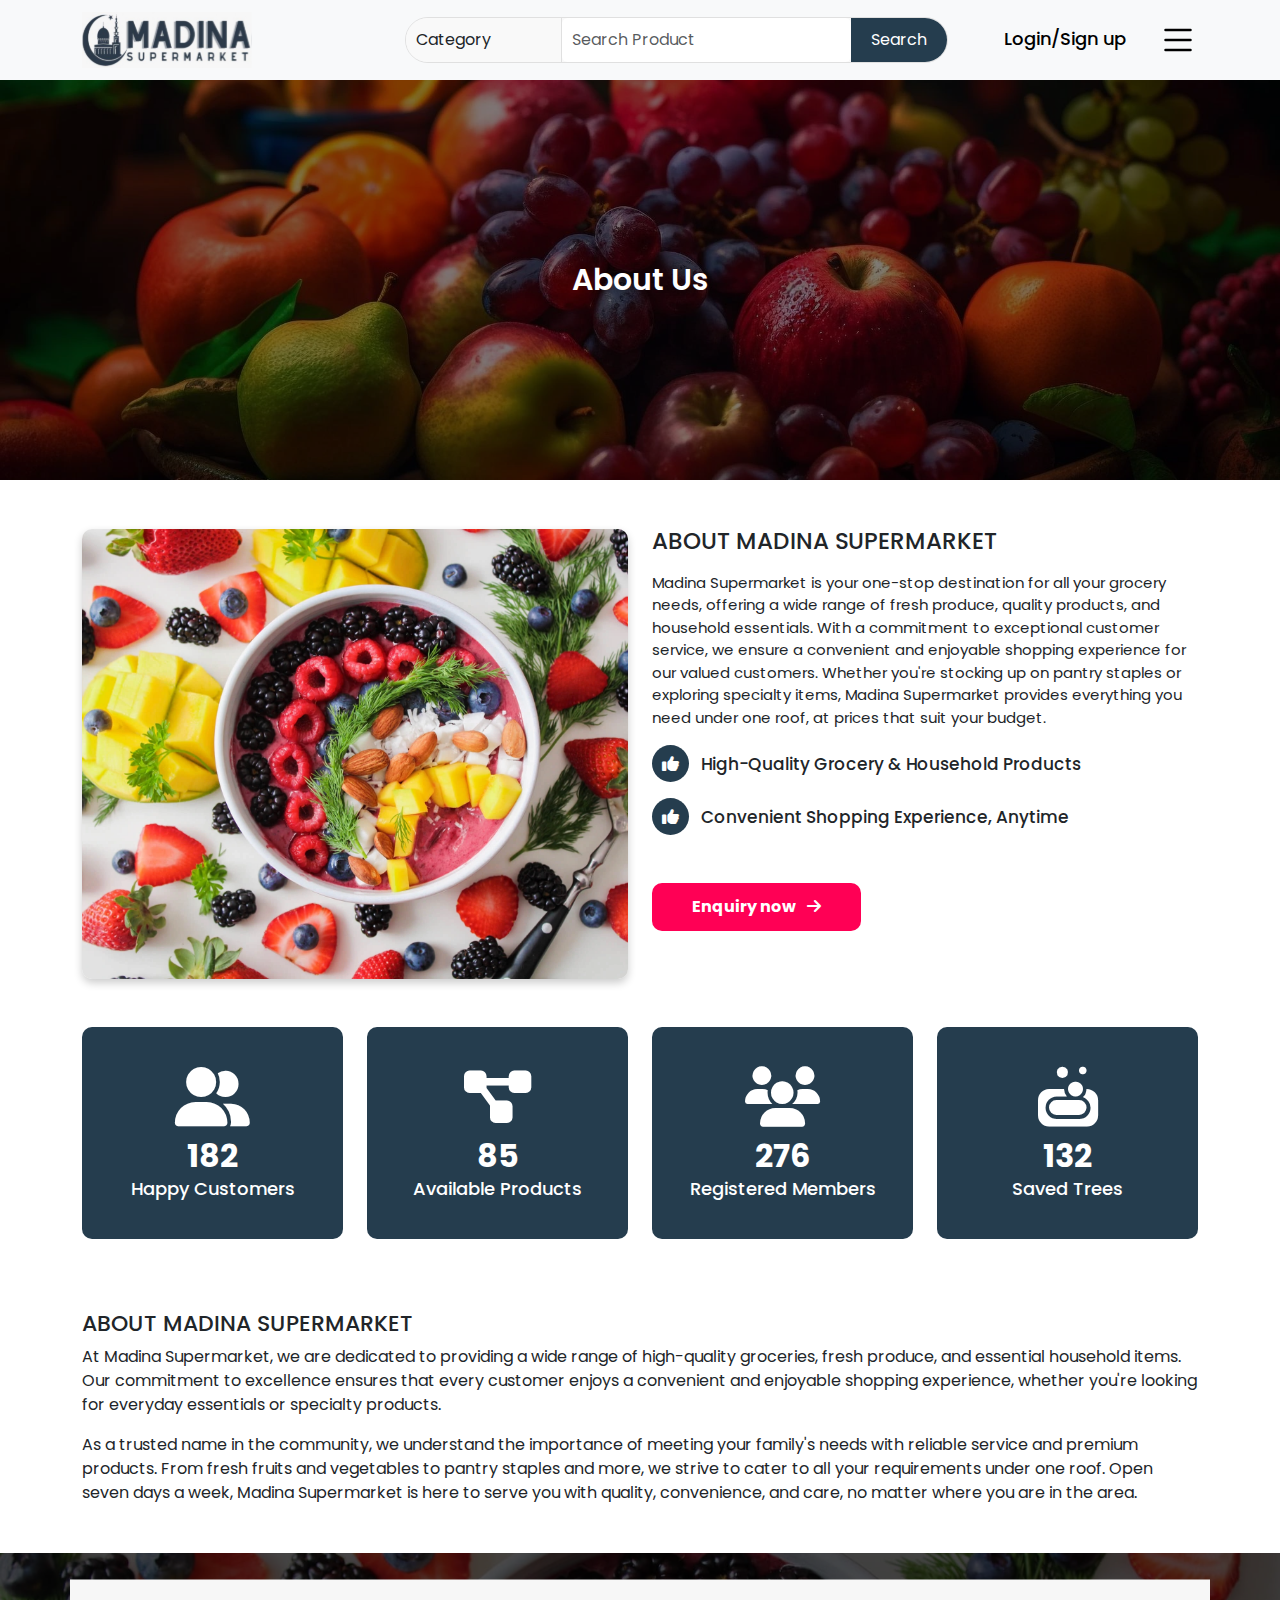
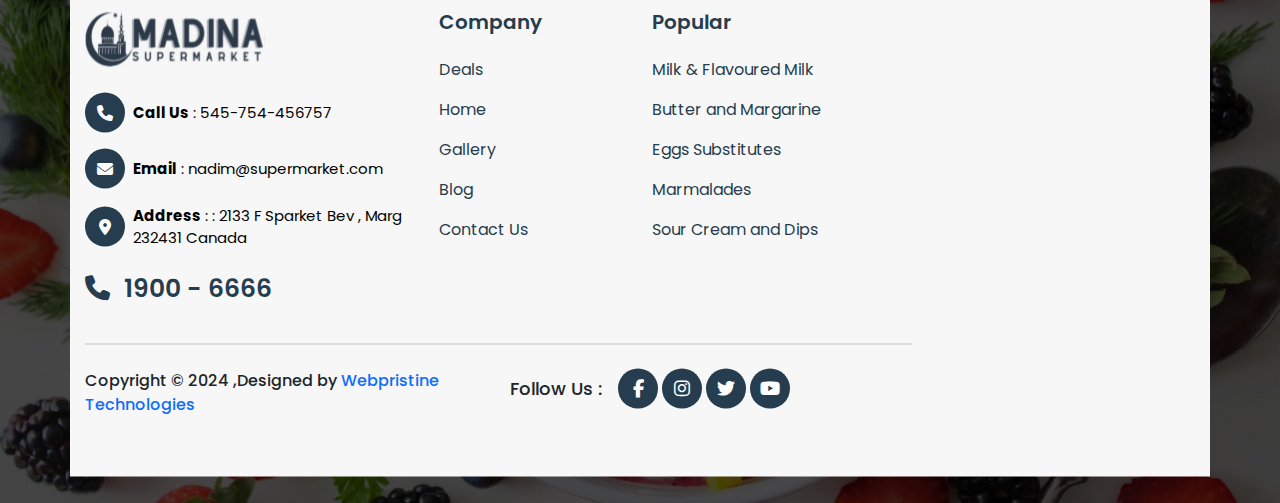
==== about.html @ cc077434 "change" ====
<!DOCTYPE html>
<html lang="en">

<head>
  <meta charset="UTF-8">
  <meta name="viewport" content="width=device-width, initial-scale=1.0">
  <!-- Bootstrap CSS -->
  <link href="https://cdn.jsdelivr.net/npm/bootstrap@5.0.2/dist/css/bootstrap.min.css" rel="stylesheet" />

  <!-- Custome CSS -->
  <link rel="stylesheet" href="assets/css/style.css" />
  <link rel="stylesheet" href="assets/css/responsive.css" />

  <!-- Font awesome CSS -->
  <link rel="stylesheet" href="https://cdnjs.cloudflare.com/ajax/libs/font-awesome/5.15.2/css/all.min.css" />
  <link rel="stylesheet" href="https://cdnjs.cloudflare.com/ajax/libs/font-awesome/6.6.0/css/all.min.css" />
  <!-- Owl CSS -->
  <link rel="stylesheet" href="https://cdnjs.cloudflare.com/ajax/libs/OwlCarousel2/2.3.4/assets/owl.carousel.min.css" />

  <!-- Owl CSS -->
  <link rel="stylesheet"
    href="https://cdnjs.cloudflare.com/ajax/libs/OwlCarousel2/2.3.4/assets/owl.theme.default.min.css" />
  <title>about</title>
</head>

<body>
  <div class="nav-parent">
    <nav class="navbar navbar-expand-lg navbar-light bg-light">
      <div class="container">

        <div class="logo">
          <a href="index.html">
            <img src="assets/images/logo.svg" alt="" />
          </a>
        </div>

        <a data-bs-toggle="offcanvas" href="#offcanvasNavbar" role="button" aria-controls="offcanvasNavbar"
          class="d-lg-none">
          <svg xmlns="http://www.w3.org/2000/svg" width="40" height="40" fill="currentColor" class="bi bi-list"
            viewBox="0 0 16 16">
            <path fill-rule="evenodd" fill="#000"
              d="M2.5 12a.5.5 0 0 1 .5-.5h10a.5.5 0 0 1 0 1H3a.5.5 0 0 1-.5-.5m0-4a.5.5 0 0 1 .5-.5h10a.5.5 0 0 1 0 1H3a.5.5 0 0 1-.5-.5m0-4a.5.5 0 0 1 .5-.5h10a.5.5 0 0 1 0 1H3a.5.5 0 0 1-.5-.5" />
          </svg>
        </a>
        <div class="collapse navbar-collapse" id="navbarSupportedContent">
          <ul class="navbar-nav ms-auto mb-lg-0">

            <li class="nav-item me-5">
              <div class="search-bar d-flex align-items-center ">
                <select class="form-select category-dropdown">
                  <option selected>Category</option>
                  <option value="1">Category 1</option>
                  <option value="2">Category 2</option>
                  <option value="3">Category 3</option>
                </select>
                <input type="text" class="form-control search-input" placeholder="Search Product" />
                <button class="btn search-btn">Search</button>
              </div>
            </li>


            <li class="nav-item d-flex align-items-center">
              <!-- <span><i class="fa-regular fa-heart"></i></span>
              <a class="nav-link active" aria-current="page" href="#">Wishlist</a> -->
            </li>
            <li class="nav-item">
              <a class="nav-link active" aria-current="page" href="#">Login/Sign up</a>
            </li>
          </ul>

          <div class="callbtn ms-4">
            <a data-bs-toggle="offcanvas" href="#offcanvasNavbar" role="button" aria-controls="offcanvasNavbar"
              aria-controls="offcanvasNavbar"><svg xmlns="http://www.w3.org/2000/svg" width="40" height="40"
                fill="currentColor" class="bi bi-list" viewBox="0 0 16 16">
                <path fill-rule="evenodd" fill="#000"
                  d="M2.5 12a.5.5 0 0 1 .5-.5h10a.5.5 0 0 1 0 1H3a.5.5 0 0 1-.5-.5m0-4a.5.5 0 0 1 .5-.5h10a.5.5 0 0 1 0 1H3a.5.5 0 0 1-.5-.5m0-4a.5.5 0 0 1 .5-.5h10a.5.5 0 0 1 0 1H3a.5.5 0 0 1-.5-.5" />
              </svg></a>
          </div>
        </div>
      </div>
    </nav>
  </div>

  <!-- navbar-section-end -->

  <!-- Mobile Nav -->
  <!-- Mobile Nav -->
  <div class="offcanvas offcanvas-end" tabindex="-1" id="offcanvasNavbar" aria-labelledby="offcanvasNavbarLabel">
    <div class="offcanvas-header">
      <img src="assets/images/logo.svg" alt="">
      <button type="button" class="btn-close" data-bs-dismiss="offcanvas" aria-label="Close"></button>
    </div>
    <div class="offcanvas-body">
      <!-- Replicating the navigation links for mobile view -->
      <ul class="navbar-nav">
        <li class="nav-item">
          <a class="nav-link" href="index.html">Home</a>
        </li>
        <hr>
        <li class="nav-item">
          <a class="nav-link" href="about.html">About Us</a>
        </li>
        <hr>
        <li class="nav-item">
          <a class="nav-link" href="gallery.html">Gallery</a>
        </li>
        <hr>
        <li class="nav-item">
          <a class="nav-link" href="blog.html">Blog</a>
        </li>
        <hr>

        <li class="nav-item">
          <a class="nav-link" href="shop.html">shop</a>
        </li>
        <hr>

        <div class="offcanvas-contact-btn mt-3">
          <a href="contact.html">Contact</a>
        </div>



      </ul>
    </div>
  </div>

  <!-- Mobile Nav -->


  <div class="inner-page-banner-section">
    <img src="assets/images/banner.webp" alt="Banner Image">
    <div class="inner-page-banner-tittle">
      <h4>About Us</h4>
    </div>
  </div>





  <!-- about-info-section start -->

  <div class="about-info-section mt-5 mb-5">
    <div class="container">
      <div class="row align-items-center">
        <div class="col-lg-6 order-2 order-lg-1">
          <div class="about-img">
            <img src="assets/images/footer/footer-bg.webp" alt="" class="img-fluid">
          </div>
        </div>
        <div class="col-lg-6 order-1 order-lg-2">
          <div class="about-info-tittlt">
            <h4>ABOUT MADINA SUPERMARKET</h4>
            <p>
            <p> Madina Supermarket is your one-stop destination for all your grocery needs, offering a wide range of fresh produce, quality products, and household essentials. With a commitment to exceptional customer service, we ensure a convenient and enjoyable shopping experience for our valued customers. Whether you're stocking up on pantry staples or exploring specialty items, Madina Supermarket provides everything you need under one roof, at prices that suit your budget.</p>

            <h5 class="mb-3"><i class="fa-solid fa-thumbs-up me-2"></i> High-Quality Grocery & Household Products
            </h5>
            <h5 class="mb-5"><i class="fa-solid fa-thumbs-up me-2"></i> Convenient Shopping Experience, Anytime</h5>


            <div class="about-btn mb-5">
              <a href="">Enquiry now <i class="fa-solid fa-arrow-right ms-2"></i></a>
            </div>

          </div>

        </div>
      </div>
    </div>
  </div>

  <!-- about-info-section end -->



  <!-- counter section start  -->
  <div class="counter-section mb-5">
    <div class="container">
      <div class="row">
        
        <div class="col-12 col-md-6 col-lg-3 mb-4">
          <div class="counter-box colored">
            <i class="fa-solid fa-user-group"></i>
            <span class="counter">2147</span>
            <p>Happy Customers</p>
          </div>
        </div>
      
        <div class="col-12 col-md-6 col-lg-3 mb-4">
          <div class="counter-box">
            <i class="fa-solid fa-diagram-project"></i>
            <span class="counter">1000</span>
            <p>Available Products</p>
          </div>
        </div>

        <div class="col-12 col-md-6 col-lg-3 mb-4">
          <div class="counter-box">
            <i class="fa-solid fa-users"></i>
            <span class="counter">3275</span>
            <p>Registered Members</p>
          </div>
        </div>


        <div class="col-12 col-md-6 col-lg-3 mb-4">
          <div class="counter-box">
            <i class="fa-solid fa-soap"></i>
            <span class="counter">1563</span>
            <p>Saved Trees</p>
          </div>
        </div>


      </div>
    </div>
  </div>

  <!-- counter section end  -->



  <div class="about-info-section mb-5">
    <div class="container">
        <h3>ABOUT MADINA SUPERMARKET</h3>
        <p>At Madina Supermarket, we are dedicated to providing a wide range of high-quality groceries, fresh produce, and essential household items. Our commitment to excellence ensures that every customer enjoys a convenient and enjoyable shopping experience, whether you're looking for everyday essentials or specialty products.</p>
        <p>As a trusted name in the community, we understand the importance of meeting your family's needs with reliable service and premium products. From fresh fruits and vegetables to pantry staples and more, we strive to cater to all your requirements under one roof. Open seven days a week, Madina Supermarket is here to serve you with quality, convenience, and care, no matter where you are in the area.</p>
    </div>
</div>








  <!-- footer section start -->
  <div class="footer-section position-relative mt-4">
    <div class="footer-section-bg-img">
      <img src="assets/images/footer/footer-bg.webp" alt="">
    </div>
    <div class="container">
      <div class="row">
        <div class="col-lg-9">
          <div class="row">

            <div class="col-lg-5">
              <div class="footer-logo mb-4">
                <img src="assets/images/logo.svg" alt="">
              </div>

              <div class="footer-contact-link d-flex gap-2 align-items-center mb-3">
                <span><i class="fa-solid fa-phone"></i></span>
                <p> <strong>Call Us</strong> : <a href="#">545-754-456757</a></p>
              </div>

              <div class="footer-contact-link d-flex gap-2 align-items-center mb-3">
                <span><i class="fa-solid fa-envelope"></i></span>
                <p> <strong>Email</strong> : <a href="#">nadim@supermarket.com</a></p>
              </div>

              <div class="footer-contact-link d-flex gap-2 align-items-center mb-4">
                <span><i class="fa-solid fa-location-dot"></i></span>
                <p> <strong>Address</strong> : <a href="#">: 2133 F Sparket Bev , Marg 232431 Canada</a></p>
              </div>
              <div class="footer-contact-link d-flex gap-2 align-items-center mb-3">
                <h4> <i class="fa-solid fa-phone me-2"></i> 1900 - 6666</h4>
              </div>


            </div>

            <div class="col-lg-3">

              <div class="footer-link-tittle mb-4">
                <h5>Company</h5>
              </div>
              <div class="footer-link mb-3">
                <a href="#">Deals</a>
              </div>
              <div class="footer-link mb-3">
                <a href="#">Home</a>
              </div>
              <div class="footer-link mb-3">
                <a href="#">Gallery</a>
              </div>
              <div class="footer-link mb-3">
                <a href="#">Blog</a>
              </div>
              <div class="footer-link mb-3">
                <a href="#">Contact Us</a>
              </div>


            </div>


            <div class="col-lg-3">

              <div class="footer-link-tittle mb-4">
                <h5>Popular</h5>
              </div>
              <div class="footer-link mb-3">
                <a href="#">Milk & Flavoured Milk</a>
              </div>
              <div class="footer-link mb-3">
                <a href="#">Butter and Margarine</a>
              </div>
              <div class="footer-link mb-3">
                <a href="#">Eggs Substitutes</a>
              </div>
              <div class="footer-link mb-3">
                <a href="#">Marmalades</a>
              </div>
              <div class="footer-link mb-3">
                <a href="#">Sour Cream and Dips</a>
              </div>


            </div>
          </div>
          <hr>
          <div class="row mt-4">
            <div class="col-lg-6">
              <div class="company-name">
                <p>Copyright © 2024 ,Designed by <a href="#">Webpristine Technologies</a></p>
              </div>

            </div>
            <div class="col-lg-6 mb-4">
              <div class="follow-link d-flex gap-3 align-items-center">
                <h6 class="m-0">Follow Us : </h6>
                <div class="follow-link-main">
                  <span><a href="#"><i class="fa-brands fa-facebook-f"></i></a></span>
                  <span><a href="#"><i class="fa-brands fa-instagram"></i></a></span>
                  <span><a href="#"><i class="fa-brands fa-twitter"></i></a></span>
                  <span><a href="#"><i class="fa-brands fa-youtube"></i></a></span>
                </div>
              </div>
            </div>
          </div>
        </div>

        <div class="col-lg-3">
          <div class="footer-map">
            <iframe
              src="https://www.google.com/maps/embed?pb=!1m18!1m12!1m3!1d3502.3432302096157!2d77.37481177375196!3d28.61947348467671!2m3!1f0!2f0!3f0!3m2!1i1024!2i768!4f13.1!3m3!1m2!1s0x390ce4a1186daa4b%3A0x573f72120c17e338!2sWebpristine%20Technologies%20Pvt%20Ltd.%20(Mobile%20App%20%26%20Web%20Development%20Company)!5e0!3m2!1sen!2sin!4v1732541357748!5m2!1sen!2sin"
              width="600" height="450" style="border:0;" allowfullscreen="" loading="lazy"
              referrerpolicy="no-referrer-when-downgrade"></iframe>
          </div>

        </div>
      </div>

    </div>
  </div>
  <!-- footer section end -->



<!-- jQuery JS -->
<script src="https://cdnjs.cloudflare.com/ajax/libs/jquery/3.7.1/jquery.min.js"></script>

<!-- Bootstrap JS Bundle -->
<script src="https://cdn.jsdelivr.net/npm/bootstrap@5.0.2/dist/js/bootstrap.bundle.min.js"></script>

<!-- Owl Carousel JS -->
<script src="https://cdnjs.cloudflare.com/ajax/libs/OwlCarousel2/2.3.4/owl.carousel.min.js"></script>

<!-- Custom JavaScript -->
<script src="assets/js/index.js"></script>


</body>

</html>
---- assets/css/style.css ----
/* Font-Family */
@import url('https://fonts.googleapis.com/css2?family=Poppins:ital,wght@0,100;0,200;0,300;0,400;0,500;0,600;0,700;0,800;0,900;1,100;1,200;1,300;1,400;1,500;1,600;1,700;1,800;1,900&display=swap');

@import url('https://fonts.googleapis.com/css2?family=Aleo:ital,wght@0,100..900;1,100..900&family=Caveat:wght@400..700&family=Lobster+Two:ital,wght@0,400;0,700;1,400;1,700&family=Montserrat:ital,wght@0,100..900;1,100..900&family=Open+Sans:ital,wght@0,300..800;1,300..800&family=Orbitron:wght@400..900&family=Outfit:wght@100..900&family=Oxanium:wght@200..800&family=Ubuntu:ital,wght@0,300;0,400;0,500;0,700;1,300;1,400;1,500;1,700&display=swap');


* {
    margin: 0;
    padding: 0;
    box-sizing: border-box;
}

a {
    text-decoration: none;
}

:root {
    --primary-font: "Poppins", sans-serif;
    --secondary-font: "Lobster Two", sans-serif;
    --primary-color: #253D4E;
    --secondary-color: #FF0055;

}

body {
    /* overflow-x: hidden; */
    font-family: var(--primary-font);
}

html {
    overflow-x: hidden !important;
}

.offcanvas-end .show{
    margin-right: 0;
    padding-right: 0;
}


/* navbar section start */

.header-scrolled {
    position: fixed;
    margin: 0;
    top: 0;
    left: 0;
    width: 100%;
    height: 91px;
    box-shadow: rgba(0, 0, 0, 0.24) 0px 3px 8px;
    background-color: #fff;
    top: -80px !important;
    left: 0;
    width: 100% !important;
    transform: translateY(80px) !important;
    transition: transform 500ms ease, background 500ms ease !important;
    z-index: 99;
}

.navbar {
    height: 80px;
    padding: 0;
    /* position: absolute;
    top: 7%;
    left: 50%;
    transform: translate(-50%, -50%);
    z-index: 3;
    width: 95%; */
}



.navbar .nav-item a {
    font-size: 18px;
}

.offcanvas .navbar-nav .nav-link a{
    font-weight: 500;
}

.navbar .nav-item span i {
    font-size: 20px;
}

.callbtn a {
    font-size: 22px;
}

.navbar .logo img {
    width: 170px;
}

.search-bar {
    display: flex;
    border: 1px solid #e0e0e0;
    border-radius: 25px;
    overflow: hidden;
    background-color: #f9f9f9;
    width: 100%;
}

.category-dropdown {
    border: none;
    background: #f9f9f9;
    padding: 10px;
    border-right: 1px solid #e0e0e0;
    flex: 1;
    border-radius: 0;
}

.search-input {
    border: none;
    flex: 2;
    padding: 10px;
    color: #b0b0b0;
}

.search-btn {
    background-color: var(--primary-color);
    color: white;
    border: none;
    border-radius: 0;
    padding: 10px 20px;
    flex-shrink: 0;
    transition: background-color 0.3s;
}

.search-btn:hover {
    background-color: var(--primary-color);
    color: #fff;
}

.search-input:focus,
.category-dropdown:focus {
    outline: none;
    box-shadow: none;
}


.offcanvas-header img{
    width: 140px;
}

.offcanvas-contact-btn a{
    font-size: 16px;
    border: 1px solid var(--secondary-color);
    padding: 7px 30px;
    width: 45%;
    border-radius: 30px;
    color: var(--secondary-color);
    background: var(--secondary-color);
    transition: all 0.3s;
    color: #fff;
    transition: all 0.5s;
}
.offcanvas-contact-btn a:hover{
    background: var(--primary-color);
    color: #fff;
}

/* .banner-section start */
.banner-section {
    z-index: 1;
}

.banner-section .banner-img {
    position: relative;
}

.banner-section .banner-img img {
    width: 100%;
    /* height: 500px; */
    object-fit: cover;
}


/* .banner-section .banner-img::before {
    content: '';
    position: absolute;
    top: 0;
    left: 0;
    width: 100%;
    height: 100%;
    background: rgba(0, 0, 0, 0.5);
    z-index: 1;
} */

.banner-info {
    position: absolute;
    top: 50%;
    left: 50%;
    transform: translate(-50%, -50%);
    width: 100%;
    z-index: 2;
}

.banner-info h6 {
    font-weight: 500;
    font-size: 18px;
    color: var(--secondary-color);
}

.banner-info h2 {
    font-weight: 700;
    font-size: 50px;
    color: #fff;
}

.banner-info h2 span {
    color: var(--secondary-color);
}

.banner-info p {
    font-weight: 400;
    font-size: 16px;
    color: #fff;
}

.banner-section .owl-theme .owl-dots {
    position: absolute;
    top: 50%;
    transform: rotate(90deg);
    transform-origin: center;
}

.banner-section .owl-theme .owl-dots .owl-dot span {
    background: var(--secondary-color) !important;
}

.banner-section .owl-theme .owl-dots .owl-dot.active span {
    width: 50px;
    height: 10px;
    background: var(--secondary-color) !important;
}

.btn-two a {
    text-decoration: none;
    padding: 10px 30px;
    border-radius: 30px;
    color: #fff;
    transition: background-color 0.3s, color 0.3s;
}


.btn-two a {
    border: 1px solid #fff;
    background: transparent;
}

/* Add a class to apply the primary color */
.btn-primary {
    background: var(--secondary-color) !important;
    color: #fff !important;
}

.btn-check:focus+.btn-primary,
.btn-primary:focus {
    outline: none;
    box-shadow: none;
}

/* .banner-section end */

/* contagious section start */

.contagious-section {
    margin-top: -60px;
    z-index: 2;
}



.contagious-card {
    border-radius: 10px;
    background: #fff;
    box-shadow: 0 4px 8px 4px rgba(0, 0, 0, 0.3);
}

.contagious-card img {
    width: 100px !important;
    margin: 0 auto;
}

.contagious-card h6 {
    font-weight: 500;
    font-size: 14px;
    margin: 0;
    color: #000;
}

.contagious-card p {
    font-weight: 400;
    font-size: 12px;
    color: #656161;
}

.contagious-section .owl-theme .owl-dots .owl-dot span {
    background: var(--secondary-color) !important;
}

/* contagious section end */


/* Offer section start  */
.offer-section .offer-section-tittle {
    max-width: 550px;
}

.offer-section .offer-section-tittle h3 {
    font-weight: 600;
    font-size: 30px;
    color: var(--primary-color);
}

.offer-section .offer-section-tittle p {
    font-weight: 400;
    font-size: 15px;
    color: #656161;
}

.offer-card {
    padding: 30px 15px;
    border-radius: 10px;
    box-shadow: 0px 4px 8px rgba(0, 0, 0, 0.3);
}

.offer-card .offer-card-tittle h4 {
    font-weight: 600;
    font-size: 20px;
    color: var(--primary-color);
}

.offer-card .offer-card-tittle p {
    font-weight: 400;
    font-size: 15px;
    color: #656161;
    max-width: 270px;
}

.offer-card .offer-card-btn a {
    font-size: 16px;
    border: 1px solid var(--secondary-color);
    padding: 7px 30px;
    width: 45%;
    border-radius: 30px;
    color: var(--secondary-color);
    transition: all 0.3s;
}

.offer-card .offer-card-btn a:hover {
    background: var(--secondary-color);
    color: #fff;
}

.offer-card-img img {
    position: absolute;
    right: 2%;
    bottom: 0%;
    width: 130px;
    z-index: -1;
}

/* Offer section end */

/* about-section start */

.about-section .about-section-bg img {
    width: 100%;
    object-fit: cover;
    height: 600px;
}

.about-section .about-img img {
    width: 100%;
}

.about-section .container {
    position: absolute;
    top: 50%;
    left: 50%;
    transform: translate(-50%, -50%);
    width: 100%;
}

.about-section .container .about-info h6 {
    font-weight: 500;
    font-size: 15px;
    color: var(--primary-color);
}

.about-section .container .about-info h2 {
    font-weight: 700;
    font-size: 30px;
    color: var(--primary-color);
}

.about-section .container .about-info p {
    font-size: 15px;
    color: #656161;
}

.about-section .about-counter {
    padding: 10px;
    border-radius: 10px;
    box-shadow: 0px 4px 8px 4px rgba(0, 0, 0, 0.2);
    background: #fff;
}

.about-section .about-counter .row .counter-border {
    border-left: 1px solid #8a8989;
}

.about-section .about-counter .counter-info h4 {
    font-weight: 600;
    font-size: 24px;
    font-family: var(--secondary-font);

}

.about-section .about-counter .counter-info p {
    font-size: 15px;
    color: #656161;
    margin-top: 5px;
}

.about-section .about-btn a {
    display: inline-block;
    padding: 10px 20px;
    text-decoration: none;
    background-color: var(--secondary-color);
    color: #ffffff;
    border-radius: 30px;
    font-size: 16px;
    transition: background-color 0.3s ease;
}

.about-section .about-btn a:hover {
    background-color: var(--primary-color);
}

/* about-section end */



/* main-counter-section start  */

.main-counter-section {
    background: var(--primary-color);
    padding: 40px 0;
}


.main-counter-section .counter-box {
    display: block;
    text-align: center
}

.main-counter-section .counter-box p {
    margin: 5px 0 0;
    padding: 0;
    color: #fff;
    font-size: 18px;
    font-weight: 500
}

.main-counter-section .counter-box i {
    font-size: 60px;
    margin: 0 0 15px;
    color: #d2d2d2
}

.main-counter-section .counter {
    display: block;
    font-size: 32px;
    font-weight: 700;
    color: #fff;
    line-height: 28px
}





/* main-counter-section end  */


/* choose us section start */
.choose-us-section {
    background: #F7F7F7;
    padding: 30px 0;
}


.choose-us-section .choose-us-section-tittle h6 {
    font-weight: 500;
    font-size: 16px;
}

.choose-us-section .choose-us-section-tittle h2 {
    font-weight: 600;
    font-size: 30px;
}

.choose-us-section .choose-us-section-tittle p {
    font-weight: 400;
    font-size: 15px;
    color: #656161;
    max-width: 600px;
    display: flex;
    margin: 0 auto;

}

.choose-us-card-main {
    padding: 10px;
    border-radius: 10px;
    box-shadow: 0px 4px 8px 4px rgba(0, 0, 0, 0.2);
    height: 210px;
    background: #fff;
}

.choose-us-card-main span {
    border-radius: 50%;
    background: var(--primary-color);
    width: 60px;
    height: 60px;
    display: flex;
    justify-content: center;
    align-items: center;
    margin: 0 auto;
}

.brder {
    border: 1px solid var(--primary-color);
    width: 70px;
    height: 70px;
    display: flex;
    justify-content: center;
    align-items: center;
    margin: auto;
    border-radius: 50%;
}

.choose-us-card-main img {
    width: 80%;
    height: auto;
    padding: 5px;
}


.choose-us-card-main h5 {
    font-weight: 500;
    font-size: 16px;
}

.choose-us-card-main p {
    font-weight: 400;
    font-size: 14px;
    color: #656161;
}

.choose-us-card-main2 {
    padding: 10px;
    border-radius: 10px;
    box-shadow: 0px 4px 8px 4px rgba(0, 0, 0, 0.2);
    height: 210px;
    background: #fff;
}

.choose-us-card-main2 img {
    width: 100%;
    height: 200px;
    object-fit: cover;
    overflow: hidden;
}

/* choose us section end */

/* product-section start */
.product-section .product-section-tittle h6 {
    font-weight: 500;
    font-size: 16px;
}

.product-section .product-section-tittle h2 {
    font-weight: 600;
    font-size: 30px;
}

.product-section .product-section-tittle p {
    font-weight: 400;
    font-size: 14px;
    color: #656161;
}

.product-section .nav-tabs {
    border: none;
    color: #000;
}

.product-section .nav-link:focus,
.product-section .nav-link:active {
    outline: none !important;
    box-shadow: none !important;
}

.product-section .nav-tabs .nav-item.show .nav-link,
.nav-tabs .nav-link.active {
    color: var(--secondary-color);
    background-color: #fff;
    border-color: #dee2e6 #dee2e6 #fff;
}

.nav-item a {
    color: #253D4E;
    font-weight: 500;
}

.offcanvas .nav-item a{
    font-size: 17px;
    transition: all 0.5s;
    padding: 0;
}

.offcanvas .nav-item a:hover{
    color: var(--secondary-color);
}

.nav-item a:hover {
    color: inherit;
    background-color: transparent;
    text-decoration: none;
    box-shadow: none;
}

.product-section .product-card {
    border: 1px solid #DDDDDD;
    padding: 10px;
    border-radius: 10px;
    background: #fff;
}

.product-section .product-card img {
    width: 200px;
}

.product-section .product-card .product-card-info p {
    font-weight: 500;
    font-size: 18px;
    color: #000;
}

.product-section .product-card .product-card-rating i:nth-child(1) {
    color: #EFB343;
}

.product-section .product-card .product-card-rating i:nth-child(2) {
    color: #EFB343;
}

.product-section .product-card .product-card-rating i:nth-child(3) {
    color: #EFB343;
}

.like-icon i {
    position: absolute;
    top: 6%;
    right: 5%;
    color: #000;
}





.product-section-btn a {
    display: inline-block;
    padding: 10px 20px;
    color: #fff;
    background-color: var(--secondary-color);
    border-radius: 30px;
    font-weight: 500;
    transition: all 0.3s ease;
}

.product-section-btn a:hover {
    color: #f8f9fa;
    transform: scale(1.05);
}

.product-section-bg img {
    width: 50%;
    position: absolute;
    bottom: -4%;
    left: 0%;
    z-index: -1;
}

.wishlist-btn a{
    font-size: 13px;
    border: 1px solid var(--secondary-color);
    padding: 6px 23px;
    width: 45%;
    border-radius: 30px;
    color: var(--secondary-color);
    transition: all 0.3s;
}




/* product-section end */


/* Customer-Saying section start */
.customer-saying-section {
    margin-top: 80px;
}

.customer-saying-section .customer-saying-main-img img {
    width: 90%;
}

.owl-testimonial-tittle h4 {
    font-weight: 600;
    font-size: 30px;
}

.testimonial-main p {
    max-width: 600px;
    margin: 0 auto;
    font-weight: 400;
    font-size: 14px;
    color: #656161;
}
.testimonial-profile img{
    width: 70px !important;
    border-radius: 50%;
    margin: 0 auto;
}

.customer-saying-section .owl-theme .owl-nav {
    position: absolute;
    top: 39%;
    left: 50%;
    transform: translate(-50%, -50%);
    display: flex;
    justify-content: space-between !important;
    width: 100%; 
    z-index: 10; 
}


.customer-saying-section .owl-theme .owl-nav i{
    color: #000;
}

.customer-saying-section .owl-nav button {
    width: 30px !important;
    height: 30px !important;
    background: #EAEAEA !important;
    color: #fff !important;
    border-radius: 50% !important;
    display: inline-flex !important;
    justify-content: center !important;
    align-items: center !important;
}

.testimonial-profile h6{
    font-weight: 500;
    font-size: 17px;
}

.customer-saying-section-bg img{
    width: 35%;
    position: absolute;
    top: -8%;
    right: 0%;
    z-index: -1;
}

/* Customer-Saying section end */


/* footer section start */
.footer-section .footer-section-bg-img {
    position: relative; 
}

.footer-section .footer-section-bg-img::after {
    content: ""; 
    position: absolute;
    top: 0;
    left: 0;
    width: 100%;
    height: 100%;
    background: rgba(0, 0, 0, 0.7); 
    z-index: 1;
}

.footer-section .footer-section-bg-img img {
    width: 100%;
    height: 550px;
    object-fit: cover;
    position: relative; 
    z-index: 0;
}



.footer-section .container{
    position: absolute;
    top: 50%;
    left: 50%;
    transform: translate(-50%, -50%);
    z-index: 2;
    background: #F7F7F7;
    padding: 30px 15px;
}
.footer-logo img{
 width: 180px;
}
.footer-contact-link span i{
    background: var(--primary-color);
    width: 40px;
    height: 40px;
    display: flex;
    justify-content: center;
    align-items: center;
    color: #fff;
    border-radius: 50%;
}
.footer-contact-link p{
    color: #000;
    margin: 0;
    font-size: 15px;
}
.footer-contact-link p a{
    color: #000;
}
.footer-contact-link h4{
    font-weight: 600;
    font-size: 25px;
    color: var(--primary-color);
}
.footer-link-tittle h5{
    font-weight: 600;
    font-size: 20px;
    color: var(--primary-color);
}
.footer-link a{
    color: var(--primary-color);
    font-weight: 400;
    font-size: 16px;
}

iframe{
    width: 100%;
    height: 430px;
}

.company-name p{
    font-weight: 500;
    font-size: 16px;
}

.follow-link h6{
    font-weight: 500;
    font-size: 18px;
}
.follow-link-main span i{
    background: var(--primary-color);
    font-size: 18px;
    width: 40px;
    height: 40px;
    display: inline-flex;
    justify-content: center;
    align-items: center;
    border-radius: 50%;
    color: #fff;
}
/* footer section end */

/*==================== inner pages start ====================== */

/* inner-page-banner-section start */
.inner-page-banner-section {
    position: relative;
    width: 100%;
    height: 400px;
    overflow: hidden; /* Ensures child elements stay within the container */
  }
  
  .inner-page-banner-section img {
    width: 100%;
    height: 100%;
    object-fit: cover;
  }
  
  /* Overlay */
  .inner-page-banner-section::before {
    content: "";
    position: absolute;
    top: 0;
    left: 0;
    width: 100%;
    height: 100%;
    background: rgba(0, 0, 0, 0.5); /* Black overlay with 50% opacity */
    z-index: 1;
  }
  
  /* Title Styling */
  .inner-page-banner-tittle h4 {
    position: absolute;
    top: 50%;
    left: 50%;
    transform: translate(-50%, -50%);
    color: white; 
    font-size: 30px;
    font-weight: 600;
    z-index: 2; 
    text-align: center;
  }










  .blog-section .solution-section-tittle h1 {
    font-weight: 600;
    font-size: 30px;
    color: var(--primary-color);
}


.blog-solution-card {
    border: 1px solid #ddd;
    border-radius: 8px;
    box-shadow: 0 4px 8px rgba(0, 0, 0, 0.2);
    transition: transform 0.2s;
    background-color: #fff;
    border-top-left-radius: 20px;
    border-bottom-right-radius: 20px;
    padding-bottom: 20px;
    box-shadow: rgba(255, 0, 85, 1) 6px 4px, #9c1ac04d 0px 0px, rgba(19, 2, 92, 0.904) 0px 0px, rgba(20, 8, 71, 0.1) 13px 13px, rgba(240, 46, 170, 0.05) 0px 0px;
}

.blog-solution-card img {
    width: 100%;
    object-fit: cover;
    height: 250px;
    border-top-left-radius: 20px;
    border-bottom-right-radius: 20px;
}

.blog-solution-card-body {
    padding: 10px;
}

.blog-solution-card-body h4 {
    font-weight: 500;
    font-size: 20px;
    margin-bottom: 0;
    color: var(--primary-color);
}
.blog-solution-card-body h4 a {
    text-decoration: none; 
    color: var(--primary-color); 
    transition: color 0.3s ease-in-out; 
}

.blog-solution-card-body h4 a:hover {
    color: var(--secondary-color);
}


.custom-solution-card-body p {
    font-weight: 400;
    font-size: 16px;
}

.blog-solution-card-btn a {
    background: var(--secondary-color);
    text-decoration: none;
    color: var(--primary-color);
    padding: 10px 30px;
    display: inline-block;
    transition: all 0.3s ease;
    color: #fff;
    font-weight: 500;
    border-radius: 10px;
    transition: all 0.5s;
}

.blog-solution-card-btn a:hover {
    background: var(--primary-color);
    color: #fff;
}

.blog-solution-card img {
    padding: 10px;
}

.blog-date p{
    font-weight: 400;
    font-size: 14px;
}

.blog-section a{
    color: #000;
}

/* inner-page-banner-section end */






/* gallery-section start */

.gallery-section .gallery-img img{
    width: 100%;
    height: 300px;
    object-fit: cover;
    border-radius: 10px;
    border: 2px solid var(--primary-color);
}

.gallery-img {
    position: relative;
    overflow: hidden;
}


.icon-overlay {
    position: absolute;
    top: 50%;
    left: 50%;
    transform: translate(-50%, -50%);
    display: flex;
    justify-content: center;
    align-items: center;
    opacity: 0;
    transition: opacity 0.3s ease-in-out;
}

.plus-icon {
    font-size:35px;
    color: #fff;
    padding: 10px;
    border-radius: 10px;
}

.gallery-img:hover .icon-overlay {
    opacity: 1;
}

.with-fancybox{
    margin-left: 0;
    padding-left: 0;
}

/* gallery-section end */




/* contact section start */

.contact-form-section .contact-info-box{
    background: var(--primary-color) !important;
    padding: 30px !important;
}
.contact-form-section .contact-tittle h4{
    font-weight: 500;
    font-size: 25px;
    color: #ffff;
}

.contact-form-section .contact-info p{
    color: #fff;
    font-size: 20px;
}

.contact-form-section .contact-info p i{
    background: var(--secondary-color);
    padding: 13px;
    border-radius: 50%;
}
.contact-form-section .contact-info p a{
    text-decoration: none;
    color: #fff;
}

.contact-form-section .follow-icon h4{
    font-weight: 500;
    font-size: 25px;
    color: #ffff;
}

.contact-form-section .follow-icon i{
 background: var(--secondary-color);
 padding: 14px;
 border-radius: 50%;
 color: #fff;
}

.contact-form input{
    height: 50px;
    border:  2px solid var(--primary-color);
}


.contact-form textarea{
    border:  2px solid var(--primary-color); 
}


.contact-form .form-btn a{
    background-color: var(--secondary-color); 
    color: #fff; 
    padding: 12px 40px;
    text-decoration: none; 
    display: inline-block; 
    font-size: 16px; 
    font-weight: 600; 
    transition: background-color 0.3s ease; 
    border-radius: 10px; 
}

/* contact section end  */




/* about page start */
.about-info-section .about-info-tittlt h4{
    font-weight: 500;
    font-size: 23px;
}
.about-info-section .about-info-tittlt p{
    font-weight: 400;
    font-size: 15px;
}

.about-info-section .about-info-tittlt h5 i{
    background: var(--primary-color);
    padding: 10px;
    color: #fff;
    border-radius: 50%;
    transition: background-color 0.3s ease; 
}
.about-info-section .about-info-tittlt h5 i:hover{
background: var(--secondary-color);
}

.about-info-section .about-info-tittlt h5{
    font-weight: 500;
    font-size: 17px;
}

.about-info-section .about-img img{
    width: 100%;
    height: 450px;
    object-fit: cover;
    border-radius: 10px;
    box-shadow: 0 4px 8px rgba(0, 0, 0, 0.2);
}
.about-info-section .about-btn a {
    background-color: var(--secondary-color); 
    color: #fff; 
    padding: 12px 40px;
    text-decoration: none; 
    display: inline-block; 
    font-size: 16px; 
    font-weight: bold; 
    transition: background-color 0.3s ease; 
    border-radius: 10px;
}

.about-info-section .about-btn a:hover {
    background-color: var(--primary-color); 
    color: #fff; 
}

.about-info-section h3{
    font-weight: 500;
    font-size: 22px;
}
.about-info-section p{
    font-weight: 400;
    font-size: 16px;
}


/* about page end */






.counter-box {
    display: block;
    background: var(--primary-color);
    padding: 40px 20px 37px;
    text-align: center;
    border-radius: 10px;
    transition: background-color 0.3s ease; 
}

.counter-box:hover{
    background: var(--secondary-color);
}


.counter-box p {
    margin: 5px 0 0;
    padding: 0;
    color: #fff;
    font-size: 18px;
    font-weight: 500
}

.counter-box i {
    font-size: 60px;
    margin: 0 0 15px;
    color: #fff;
}

.counter {
    display: block;
    font-size: 32px;
    font-weight: 700;
    color: #fff;
    line-height: 28px
}



.counter-box.colored p,
.counter-box.colored i,
.counter-box.colored .counter {
    color: #fff;
}








/* inner-page-banner-section end */
---- assets/css/responsive.css ----
@media (max-width: 991px) {
    .navbar .logo img {
        width: 150px;
    }
}
@media (max-width: 576px) {
    .navbar .logo img {
        width: 130px;
    }
}

@media (max-width: 1199px) {
    .navbar .nav-item a {
        font-size: 15px !important;
    }
}

@media (max-width: 1199px) {
    .search-bar{
        width: 90%;;
    }
}

/* @media (max-width: 576px) {
    .banner-section .banner-img img{
        height: 450px;
    }
} */

@media (max-width: 991px) {
    .banner-info h2{
        font-size: 30px !important;
    }
}
@media (max-width: 576px) {
    .banner-info h2{
        font-size: 25px !important;
    }
}


@media (max-width: 991px) {
    .banner-section .owl-theme .owl-dots{
        display: none;
        /* position: absolute;
        bottom: 0;
        transform: rotate(180deg); 
        left: 50%;
        transform: translate(-50%, 81%); */
    }
}

@media (max-width: 576px) {
    .contagious-section {
        margin-top: 30px;
        z-index: 2;
    }
}

/* about-section start */
@media (max-width: 991px) {
    .about-section .about-section-bg img{
        height: 980px;
    }
}
@media (max-width: 576px) {
    .about-section .about-section-bg img{
        height: 850px;
    }
}

@media (max-width: 991px) {
    .about-section .about-img {
        text-align: center; 
    }
    .about-section .about-img img {
        width: 90%;
        margin: 0 auto;
        display: block; 
    }
}
/* about-section end */

/* .product-section start */
@media (max-width: 991px) {
    .product-section-bg img{
        width: 100%;
        bottom: -2%;
    left: 0%;
    }
}

/* .product-section end*/



@media (max-width: 991px) {
    .owl-testimonial-tittle h4 {
        font-weight: 600;
    font-size: 22px;
    }
    .customer-saying-section .customer-saying-main-img img {
        width: 100%;
    }
    .customer-saying-section-bg img{
        display: none;
         }
}

@media (max-width: 576px) {
    .customer-saying-section .owl-theme .owl-nav {
        top: 46%;
        left: 50%;
    }
}



@media (max-width: 991px) {
    .footer-section .footer-section-bg-img img {
        height: 1400px;
    }
    iframe{
        height: 300px;
    }
}
@media (max-width: 576px) {
    .footer-section .footer-section-bg-img img {
        height: 1500px;
    }
}
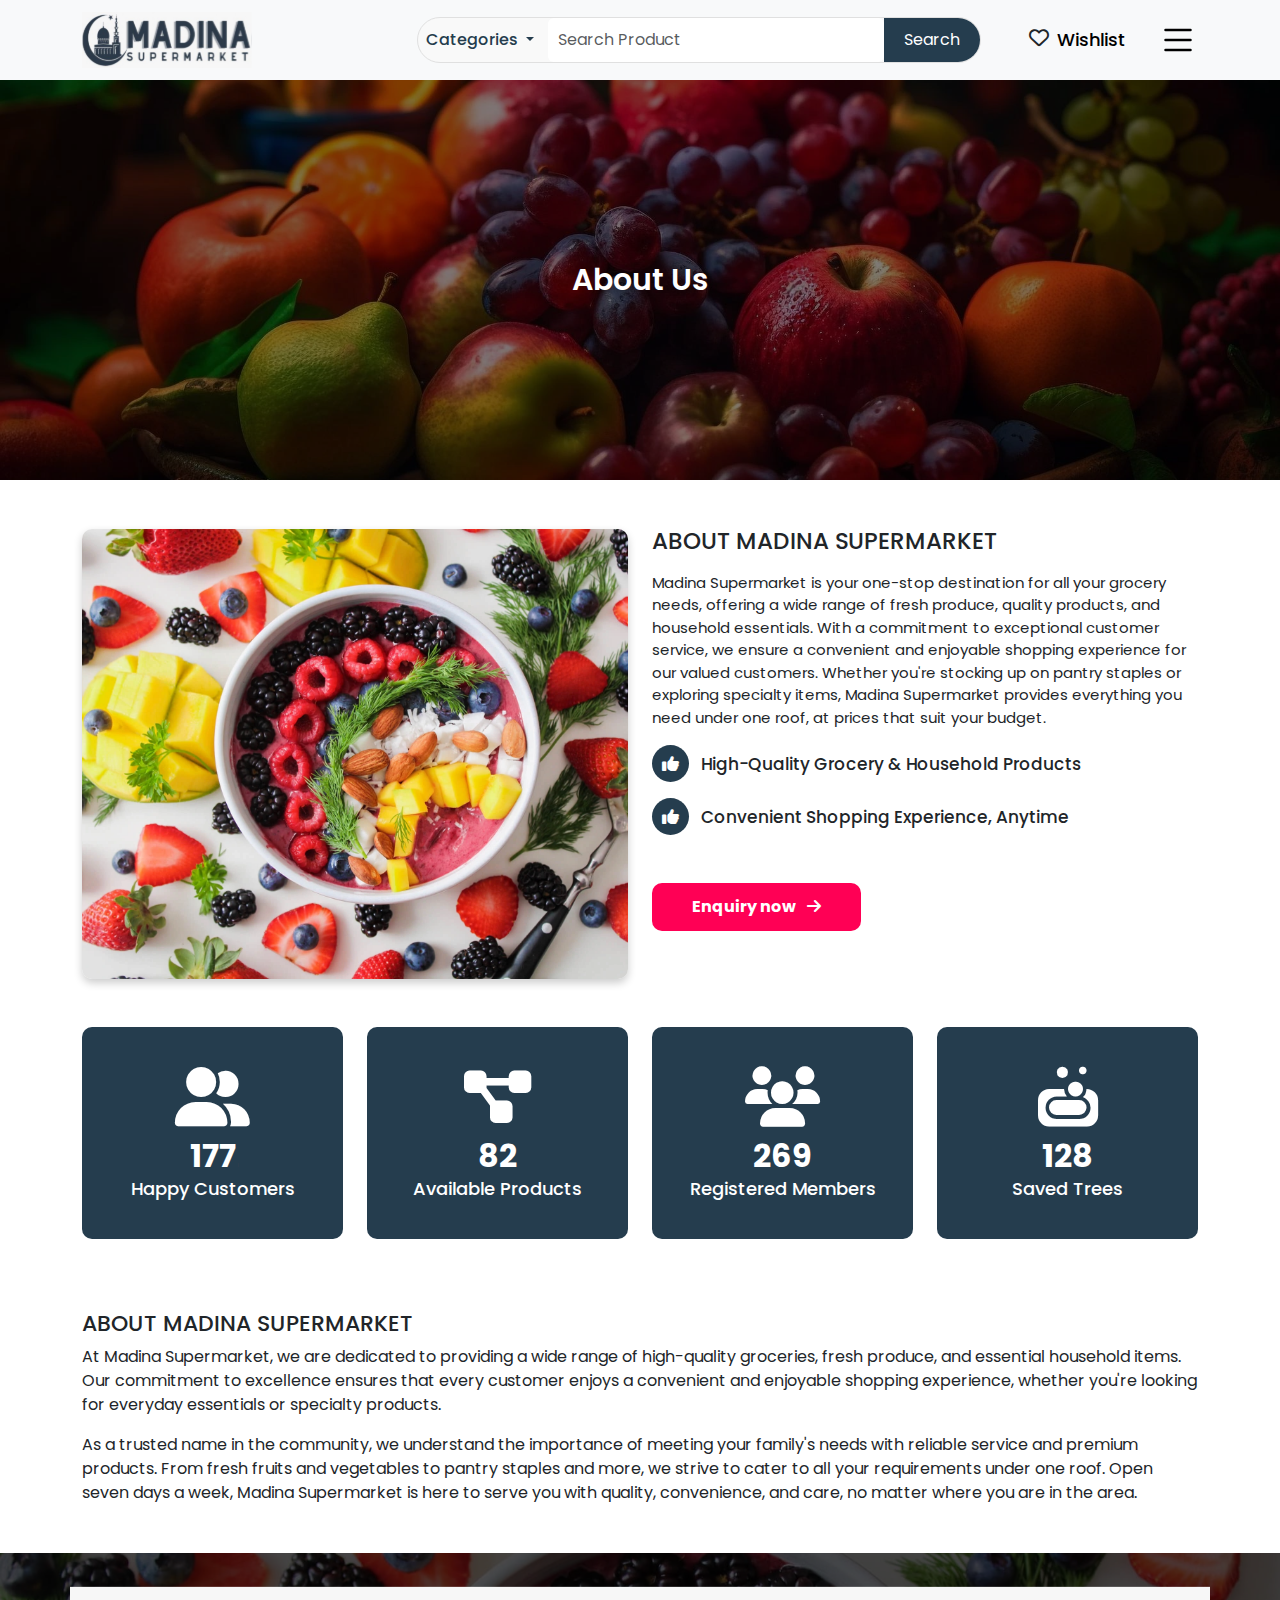
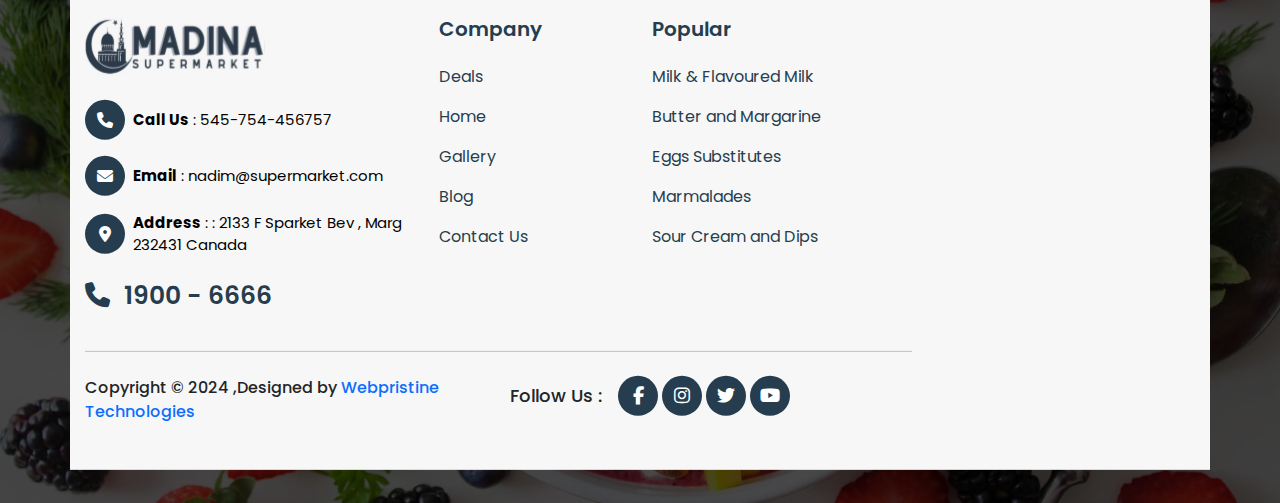
==== commit 4c7ca4c8: "change" ====
--- a/about.html
+++ b/about.html
@@ -27,13 +27,11 @@
   <div class="nav-parent">
     <nav class="navbar navbar-expand-lg navbar-light bg-light">
       <div class="container">
-
         <div class="logo">
           <a href="index.html">
-            <img src="assets/images/logo.svg" alt="" />
+              <img src="assets/images/logo.svg" alt="" />
           </a>
-        </div>
-
+      </div>
         <a data-bs-toggle="offcanvas" href="#offcanvasNavbar" role="button" aria-controls="offcanvasNavbar"
           class="d-lg-none">
           <svg xmlns="http://www.w3.org/2000/svg" width="40" height="40" fill="currentColor" class="bi bi-list"
@@ -47,12 +45,19 @@
 
             <li class="nav-item me-5">
               <div class="search-bar d-flex align-items-center ">
-                <select class="form-select category-dropdown">
-                  <option selected>Category</option>
-                  <option value="1">Category 1</option>
-                  <option value="2">Category 2</option>
-                  <option value="3">Category 3</option>
-                </select>
+                <div class="nav-item dropdown">
+                  <a class="nav-link dropdown-toggle me-5" href="#" id="mobileServicesDropdown" role="button"
+                      data-bs-toggle="dropdown" aria-expanded="false">
+                      Categories
+                  </a>
+                  <ul class="drop_down">
+                      <li class="mb-3"><a href="frozenseafood.html">Frozen Sea Food</a></li>
+                      <li class="mb-3"><a href="#">Fish Products Frozen Vegetables/Snacks</a></li>
+                      <li class="mb-3"><a href="#">Frozen/Normal Indian Sweets</a></li>
+                      <li class="mb-3"><a href="#">Frozen Parathas/Chapati/Naan</a></li>
+                      <li class="mb-3"><a href="#">Fresh Vegetables, Fresh Fruits</a></li>
+                  </ul>
+              </div>
                 <input type="text" class="form-control search-input" placeholder="Search Product" />
                 <button class="btn search-btn">Search</button>
               </div>
@@ -60,12 +65,12 @@
 
 
             <li class="nav-item d-flex align-items-center">
-              <!-- <span><i class="fa-regular fa-heart"></i></span>
-              <a class="nav-link active" aria-current="page" href="#">Wishlist</a> -->
+              <span><i class="fa-regular fa-heart"></i></span>
+              <a class="nav-link active" aria-current="page" href="#">Wishlist</a>
             </li>
-            <li class="nav-item">
+            <!-- <li class="nav-item">
               <a class="nav-link active" aria-current="page" href="#">Login/Sign up</a>
-            </li>
+            </li> -->
           </ul>
 
           <div class="callbtn ms-4">
@@ -85,6 +90,7 @@
 
   <!-- Mobile Nav -->
   <!-- Mobile Nav -->
+   
   <div class="offcanvas offcanvas-end" tabindex="-1" id="offcanvasNavbar" aria-labelledby="offcanvasNavbarLabel">
     <div class="offcanvas-header">
       <img src="assets/images/logo.svg" alt="">
@@ -102,6 +108,26 @@
         </li>
         <hr>
         <li class="nav-item">
+          <a class="nav-link" href="shop.html">shop</a>
+        </li>
+        <hr>
+        <li class="nav-item">
+          <div class="nav-item dropdown">
+            <a class="nav-link dropdown-toggle me-5" href="#" id="mobileServicesDropdown" role="button"
+                data-bs-toggle="dropdown" aria-expanded="false">
+                Categories
+            </a>
+            <ul class="drop_down">
+                <li class="mb-3"><a href="frozenseafood.html">Frozen Sea Food</a></li>
+                <li class="mb-3"><a href="#">Fish Products Frozen Vegetables/Snacks</a></li>
+                <li class="mb-3"><a href="#">Frozen/Normal Indian Sweets</a></li>
+                <li class="mb-3"><a href="#">Frozen Parathas/Chapati/Naan</a></li>
+                <li class="mb-3"><a href="#">Fresh Vegetables, Fresh Fruits</a></li>
+            </ul>
+        </div>
+        </li>
+        <hr>
+        <li class="nav-item">
           <a class="nav-link" href="gallery.html">Gallery</a>
         </li>
         <hr>
@@ -110,10 +136,7 @@
         </li>
         <hr>
 
-        <li class="nav-item">
-          <a class="nav-link" href="shop.html">shop</a>
-        </li>
-        <hr>
+        
 
         <div class="offcanvas-contact-btn mt-3">
           <a href="contact.html">Contact</a>
@@ -179,7 +202,7 @@
   <div class="counter-section mb-5">
     <div class="container">
       <div class="row">
-        
+
         <div class="col-12 col-md-6 col-lg-3 mb-4">
           <div class="counter-box colored">
             <i class="fa-solid fa-user-group"></i>
--- a/assets/css/style.css
+++ b/assets/css/style.css
@@ -31,7 +31,7 @@
     overflow-x: hidden !important;
 }
 
-.offcanvas-end .show{
+.offcanvas-end .show {
     margin-right: 0;
     padding-right: 0;
 }
@@ -68,12 +68,82 @@
 }
 
 
+/* manu haver star */
+
+.nav-item .dropdown {
+    position: relative;
+}
+
+.drop_down {
+    position: absolute;
+    top: 110%;
+    left: 50%;
+    transform: translate(-50%, 10%);
+    box-shadow: rgba(0, 0, 0, 0.24) 0px 3px 8px;
+    background: #fff;
+    padding: 10px 20px;
+    z-index: 99;
+    width: 233px;
+    width: 300px;
+    opacity: 0;
+    visibility: hidden;
+    transition: all 0.5s linear;
+    list-style: none;
+    border: 2px solid var(--secondary-color);
+    border-radius: 10px;
+}
+
+.nav-item.dropdown:hover>.drop_down {
+    visibility: visible;
+    opacity: 1;
+}
+
+.drop_down li a {
+    text-decoration: none;
+    transition: all .5s;
+}
+
+.drop_down li a:hover {
+    color: var(--secondary-color) !important;
+}
+
+.drop_down li {
+    list-style: none;
+}
+/* manu haver end */
+
+.offcanvas-body .drop_down {
+    position: absolute;
+    top: 110%;
+    left: 100%;
+    transform: translate(-50%, 10%);
+    box-shadow: rgba(0, 0, 0, 0.24) 0px 3px 8px;
+    background: #fff;
+    padding: 10px 20px;
+    z-index: 99;
+    width: 233px;
+    width: 250px;
+    opacity: 0;
+    visibility: hidden;
+    transition: all 0.5s linear;
+    list-style: none;
+    border: 2px solid var(--secondary-color);
+    border-radius: 10px;
+}
+
+.nav-item .dropdown {
+    width: 130px;
+}
+
+a#mobileServicesDropdown {
+    font-size: 16px;
+}
 
 .navbar .nav-item a {
     font-size: 18px;
 }
 
-.offcanvas .navbar-nav .nav-link a{
+.offcanvas .navbar-nav .nav-link a {
     font-weight: 500;
 }
 
@@ -93,7 +163,6 @@
     display: flex;
     border: 1px solid #e0e0e0;
     border-radius: 25px;
-    overflow: hidden;
     background-color: #f9f9f9;
     width: 100%;
 }
@@ -105,6 +174,7 @@
     border-right: 1px solid #e0e0e0;
     flex: 1;
     border-radius: 0;
+    border-radius: 30px 0 0 30px;
 }
 
 .search-input {
@@ -122,6 +192,7 @@
     padding: 10px 20px;
     flex-shrink: 0;
     transition: background-color 0.3s;
+    border-radius: 0 30px 30px 0;
 }
 
 .search-btn:hover {
@@ -136,11 +207,11 @@
 }
 
 
-.offcanvas-header img{
+.offcanvas-header img {
     width: 140px;
 }
 
-.offcanvas-contact-btn a{
+.offcanvas-contact-btn a {
     font-size: 16px;
     border: 1px solid var(--secondary-color);
     padding: 7px 30px;
@@ -152,7 +223,8 @@
     color: #fff;
     transition: all 0.5s;
 }
-.offcanvas-contact-btn a:hover{
+
+.offcanvas-contact-btn a:hover {
     background: var(--primary-color);
     color: #fff;
 }
@@ -272,7 +344,7 @@
 .contagious-card {
     border-radius: 10px;
     background: #fff;
-    box-shadow: 0 4px 8px 4px rgba(0, 0, 0, 0.3);
+    box-shadow: 0 4px 8px rgba(0, 0, 0, 0.3);
 }
 
 .contagious-card img {
@@ -615,13 +687,17 @@
     font-weight: 500;
 }
 
-.offcanvas .nav-item a{
+.offcanvas-end {
+    width: 330px;
+}
+
+.offcanvas .nav-item a {
     font-size: 17px;
     transition: all 0.5s;
     padding: 0;
 }
 
-.offcanvas .nav-item a:hover{
+.offcanvas .nav-item a:hover {
     color: var(--secondary-color);
 }
 
@@ -637,16 +713,27 @@
     padding: 10px;
     border-radius: 10px;
     background: #fff;
+    transition: all 0.5s;
+}
+
+.product-section .product-card:hover {
+    border: 1px solid var(--secondary-color);
 }
 
 .product-section .product-card img {
     width: 200px;
 }
 
+.product-section .product-card .product-card-info h6 {
+    font-weight: 500;
+    font-size: 16px;
+    color: var(--primary-color);
+}
+
 .product-section .product-card .product-card-info p {
-    font-weight: 500;
-    font-size: 18px;
-    color: #000;
+    font-weight: 400;
+    font-size: 14px;
+    color: #656161;
 }
 
 .product-section .product-card .product-card-rating i:nth-child(1) {
@@ -695,7 +782,7 @@
     z-index: -1;
 }
 
-.wishlist-btn a{
+.wishlist-btn a {
     font-size: 13px;
     border: 1px solid var(--secondary-color);
     padding: 6px 23px;
@@ -732,7 +819,8 @@
     font-size: 14px;
     color: #656161;
 }
-.testimonial-profile img{
+
+.testimonial-profile img {
     width: 70px !important;
     border-radius: 50%;
     margin: 0 auto;
@@ -745,12 +833,12 @@
     transform: translate(-50%, -50%);
     display: flex;
     justify-content: space-between !important;
-    width: 100%; 
-    z-index: 10; 
-}
-
-
-.customer-saying-section .owl-theme .owl-nav i{
+    width: 100%;
+    z-index: 10;
+}
+
+
+.customer-saying-section .owl-theme .owl-nav i {
     color: #000;
 }
 
@@ -765,12 +853,12 @@
     align-items: center !important;
 }
 
-.testimonial-profile h6{
+.testimonial-profile h6 {
     font-weight: 500;
     font-size: 17px;
 }
 
-.customer-saying-section-bg img{
+.customer-saying-section-bg img {
     width: 35%;
     position: absolute;
     top: -8%;
@@ -783,17 +871,17 @@
 
 /* footer section start */
 .footer-section .footer-section-bg-img {
-    position: relative; 
+    position: relative;
 }
 
 .footer-section .footer-section-bg-img::after {
-    content: ""; 
+    content: "";
     position: absolute;
     top: 0;
     left: 0;
     width: 100%;
     height: 100%;
-    background: rgba(0, 0, 0, 0.7); 
+    background: rgba(0, 0, 0, 0.7);
     z-index: 1;
 }
 
@@ -801,13 +889,13 @@
     width: 100%;
     height: 550px;
     object-fit: cover;
-    position: relative; 
+    position: relative;
     z-index: 0;
 }
 
 
 
-.footer-section .container{
+.footer-section .container {
     position: absolute;
     top: 50%;
     left: 50%;
@@ -816,10 +904,12 @@
     background: #F7F7F7;
     padding: 30px 15px;
 }
-.footer-logo img{
- width: 180px;
-}
-.footer-contact-link span i{
+
+.footer-logo img {
+    width: 180px;
+}
+
+.footer-contact-link span i {
     background: var(--primary-color);
     width: 40px;
     height: 40px;
@@ -829,45 +919,51 @@
     color: #fff;
     border-radius: 50%;
 }
-.footer-contact-link p{
+
+.footer-contact-link p {
     color: #000;
     margin: 0;
     font-size: 15px;
 }
-.footer-contact-link p a{
+
+.footer-contact-link p a {
     color: #000;
 }
-.footer-contact-link h4{
+
+.footer-contact-link h4 {
     font-weight: 600;
     font-size: 25px;
     color: var(--primary-color);
 }
-.footer-link-tittle h5{
+
+.footer-link-tittle h5 {
     font-weight: 600;
     font-size: 20px;
     color: var(--primary-color);
 }
-.footer-link a{
+
+.footer-link a {
     color: var(--primary-color);
     font-weight: 400;
     font-size: 16px;
 }
 
-iframe{
-    width: 100%;
-    height: 430px;
-}
-
-.company-name p{
-    font-weight: 500;
-    font-size: 16px;
-}
-
-.follow-link h6{
+iframe {
+    width: 100%;
+    height: 400px;
+}
+
+.company-name p {
+    font-weight: 500;
+    font-size: 16px;
+}
+
+.follow-link h6 {
     font-weight: 500;
     font-size: 18px;
 }
-.follow-link-main span i{
+
+.follow-link-main span i {
     background: var(--primary-color);
     font-size: 18px;
     width: 40px;
@@ -878,6 +974,7 @@
     border-radius: 50%;
     color: #fff;
 }
+
 /* footer section end */
 
 /*==================== inner pages start ====================== */
@@ -887,50 +984,52 @@
     position: relative;
     width: 100%;
     height: 400px;
-    overflow: hidden; /* Ensures child elements stay within the container */
-  }
-  
-  .inner-page-banner-section img {
+    overflow: hidden;
+    /* Ensures child elements stay within the container */
+}
+
+.inner-page-banner-section img {
     width: 100%;
     height: 100%;
     object-fit: cover;
-  }
-  
-  /* Overlay */
-  .inner-page-banner-section::before {
+}
+
+/* Overlay */
+.inner-page-banner-section::before {
     content: "";
     position: absolute;
     top: 0;
     left: 0;
     width: 100%;
     height: 100%;
-    background: rgba(0, 0, 0, 0.5); /* Black overlay with 50% opacity */
+    background: rgba(0, 0, 0, 0.5);
+    /* Black overlay with 50% opacity */
     z-index: 1;
-  }
-  
-  /* Title Styling */
-  .inner-page-banner-tittle h4 {
+}
+
+/* Title Styling */
+.inner-page-banner-tittle h4 {
     position: absolute;
     top: 50%;
     left: 50%;
     transform: translate(-50%, -50%);
-    color: white; 
+    color: white;
     font-size: 30px;
     font-weight: 600;
-    z-index: 2; 
+    z-index: 2;
     text-align: center;
-  }
-
-
-
-
-
-
-
-
-
-
-  .blog-section .solution-section-tittle h1 {
+}
+
+
+
+
+
+
+
+
+
+
+.blog-section .solution-section-tittle h1 {
     font-weight: 600;
     font-size: 30px;
     color: var(--primary-color);
@@ -967,10 +1066,11 @@
     margin-bottom: 0;
     color: var(--primary-color);
 }
+
 .blog-solution-card-body h4 a {
-    text-decoration: none; 
-    color: var(--primary-color); 
-    transition: color 0.3s ease-in-out; 
+    text-decoration: none;
+    color: var(--primary-color);
+    transition: color 0.3s ease-in-out;
 }
 
 .blog-solution-card-body h4 a:hover {
@@ -1005,12 +1105,12 @@
     padding: 10px;
 }
 
-.blog-date p{
+.blog-date p {
     font-weight: 400;
     font-size: 14px;
 }
 
-.blog-section a{
+.blog-section a {
     color: #000;
 }
 
@@ -1023,7 +1123,7 @@
 
 /* gallery-section start */
 
-.gallery-section .gallery-img img{
+.gallery-section .gallery-img img {
     width: 100%;
     height: 300px;
     object-fit: cover;
@@ -1050,7 +1150,7 @@
 }
 
 .plus-icon {
-    font-size:35px;
+    font-size: 35px;
     color: #fff;
     padding: 10px;
     border-radius: 10px;
@@ -1060,7 +1160,7 @@
     opacity: 1;
 }
 
-.with-fancybox{
+.with-fancybox {
     margin-left: 0;
     padding-left: 0;
 }
@@ -1072,65 +1172,67 @@
 
 /* contact section start */
 
-.contact-form-section .contact-info-box{
+.contact-form-section .contact-info-box {
     background: var(--primary-color) !important;
     padding: 30px !important;
 }
-.contact-form-section .contact-tittle h4{
+
+.contact-form-section .contact-tittle h4 {
     font-weight: 500;
     font-size: 25px;
     color: #ffff;
 }
 
-.contact-form-section .contact-info p{
+.contact-form-section .contact-info p {
     color: #fff;
     font-size: 20px;
 }
 
-.contact-form-section .contact-info p i{
+.contact-form-section .contact-info p i {
     background: var(--secondary-color);
     padding: 13px;
     border-radius: 50%;
 }
-.contact-form-section .contact-info p a{
+
+.contact-form-section .contact-info p a {
     text-decoration: none;
     color: #fff;
 }
 
-.contact-form-section .follow-icon h4{
+.contact-form-section .follow-icon h4 {
     font-weight: 500;
     font-size: 25px;
     color: #ffff;
 }
 
-.contact-form-section .follow-icon i{
- background: var(--secondary-color);
- padding: 14px;
- border-radius: 50%;
- color: #fff;
-}
-
-.contact-form input{
+.contact-form-section .follow-icon i {
+    background: var(--secondary-color);
+    padding: 14px;
+    border-radius: 50%;
+    color: #fff;
+}
+
+.contact-form input {
     height: 50px;
-    border:  2px solid var(--primary-color);
-}
-
-
-.contact-form textarea{
-    border:  2px solid var(--primary-color); 
-}
-
-
-.contact-form .form-btn a{
-    background-color: var(--secondary-color); 
-    color: #fff; 
+    border: 2px solid var(--primary-color);
+}
+
+
+.contact-form textarea {
+    border: 2px solid var(--primary-color);
+}
+
+
+.contact-form .form-btn a {
+    background-color: var(--secondary-color);
+    color: #fff;
     padding: 12px 40px;
-    text-decoration: none; 
-    display: inline-block; 
-    font-size: 16px; 
-    font-weight: 600; 
-    transition: background-color 0.3s ease; 
-    border-radius: 10px; 
+    text-decoration: none;
+    display: inline-block;
+    font-size: 16px;
+    font-weight: 600;
+    transition: background-color 0.3s ease;
+    border-radius: 10px;
 }
 
 /* contact section end  */
@@ -1139,60 +1241,64 @@
 
 
 /* about page start */
-.about-info-section .about-info-tittlt h4{
+.about-info-section .about-info-tittlt h4 {
     font-weight: 500;
     font-size: 23px;
 }
-.about-info-section .about-info-tittlt p{
+
+.about-info-section .about-info-tittlt p {
     font-weight: 400;
     font-size: 15px;
 }
 
-.about-info-section .about-info-tittlt h5 i{
+.about-info-section .about-info-tittlt h5 i {
     background: var(--primary-color);
     padding: 10px;
     color: #fff;
     border-radius: 50%;
-    transition: background-color 0.3s ease; 
-}
-.about-info-section .about-info-tittlt h5 i:hover{
-background: var(--secondary-color);
-}
-
-.about-info-section .about-info-tittlt h5{
+    transition: background-color 0.3s ease;
+}
+
+.about-info-section .about-info-tittlt h5 i:hover {
+    background: var(--secondary-color);
+}
+
+.about-info-section .about-info-tittlt h5 {
     font-weight: 500;
     font-size: 17px;
 }
 
-.about-info-section .about-img img{
+.about-info-section .about-img img {
     width: 100%;
     height: 450px;
     object-fit: cover;
     border-radius: 10px;
     box-shadow: 0 4px 8px rgba(0, 0, 0, 0.2);
 }
+
 .about-info-section .about-btn a {
-    background-color: var(--secondary-color); 
-    color: #fff; 
+    background-color: var(--secondary-color);
+    color: #fff;
     padding: 12px 40px;
-    text-decoration: none; 
-    display: inline-block; 
-    font-size: 16px; 
-    font-weight: bold; 
-    transition: background-color 0.3s ease; 
+    text-decoration: none;
+    display: inline-block;
+    font-size: 16px;
+    font-weight: bold;
+    transition: background-color 0.3s ease;
     border-radius: 10px;
 }
 
 .about-info-section .about-btn a:hover {
-    background-color: var(--primary-color); 
-    color: #fff; 
-}
-
-.about-info-section h3{
+    background-color: var(--primary-color);
+    color: #fff;
+}
+
+.about-info-section h3 {
     font-weight: 500;
     font-size: 22px;
 }
-.about-info-section p{
+
+.about-info-section p {
     font-weight: 400;
     font-size: 16px;
 }
@@ -1211,10 +1317,10 @@
     padding: 40px 20px 37px;
     text-align: center;
     border-radius: 10px;
-    transition: background-color 0.3s ease; 
-}
-
-.counter-box:hover{
+    transition: background-color 0.3s ease;
+}
+
+.counter-box:hover {
     background: var(--secondary-color);
 }
 
@@ -1250,11 +1356,66 @@
 }
 
 
-
-
-
-
-
-
-/* inner-page-banner-section end */
-  +/* shop-section */
+
+.shop-section .shop-categories-tittle h4 {
+    font-weight: 500;
+    font-size: 20px;
+    color: #fff;
+    border: 1px solid var(--primary-color);
+    padding: 8px;
+    border-radius: 10px;
+    background: var(--primary-color);
+}
+
+.shop-section .shop-section-card .product-card {
+    border: 1px solid #DDDDDD;
+    padding: 10px;
+    border-radius: 10px;
+    transition: all 0.5s;
+}
+
+.shop-section .shop-section-card .product-card:hover {
+    border: 1px solid var(--secondary-color);
+}
+
+.product-card-img img {
+    width: 100%;
+}
+
+.shop-section .shop-section-card .product-card h6 {
+    font-weight: 500;
+    font-size: 16px;
+    color: var(--primary-color);
+}
+
+.shop-section .shop-section-card .product-card p {
+    font-weight: 400;
+    font-size: 14px;
+    color: #656161;
+}
+
+.shop-categories-link .shop-categories-link-main a {
+    font-size: 18px;
+    font-weight: 500;
+    color: var(--primary-color);
+    margin-bottom: 0;
+}
+
+.total-product p {
+    padding: 0;
+    margin: 0;
+    font-weight: 400;
+    color: #8a8989;
+}
+
+.shop-section hr {
+    padding: 0;
+    margin: 0;
+}
+
+
+
+
+
+/* inner-page-banner-section end */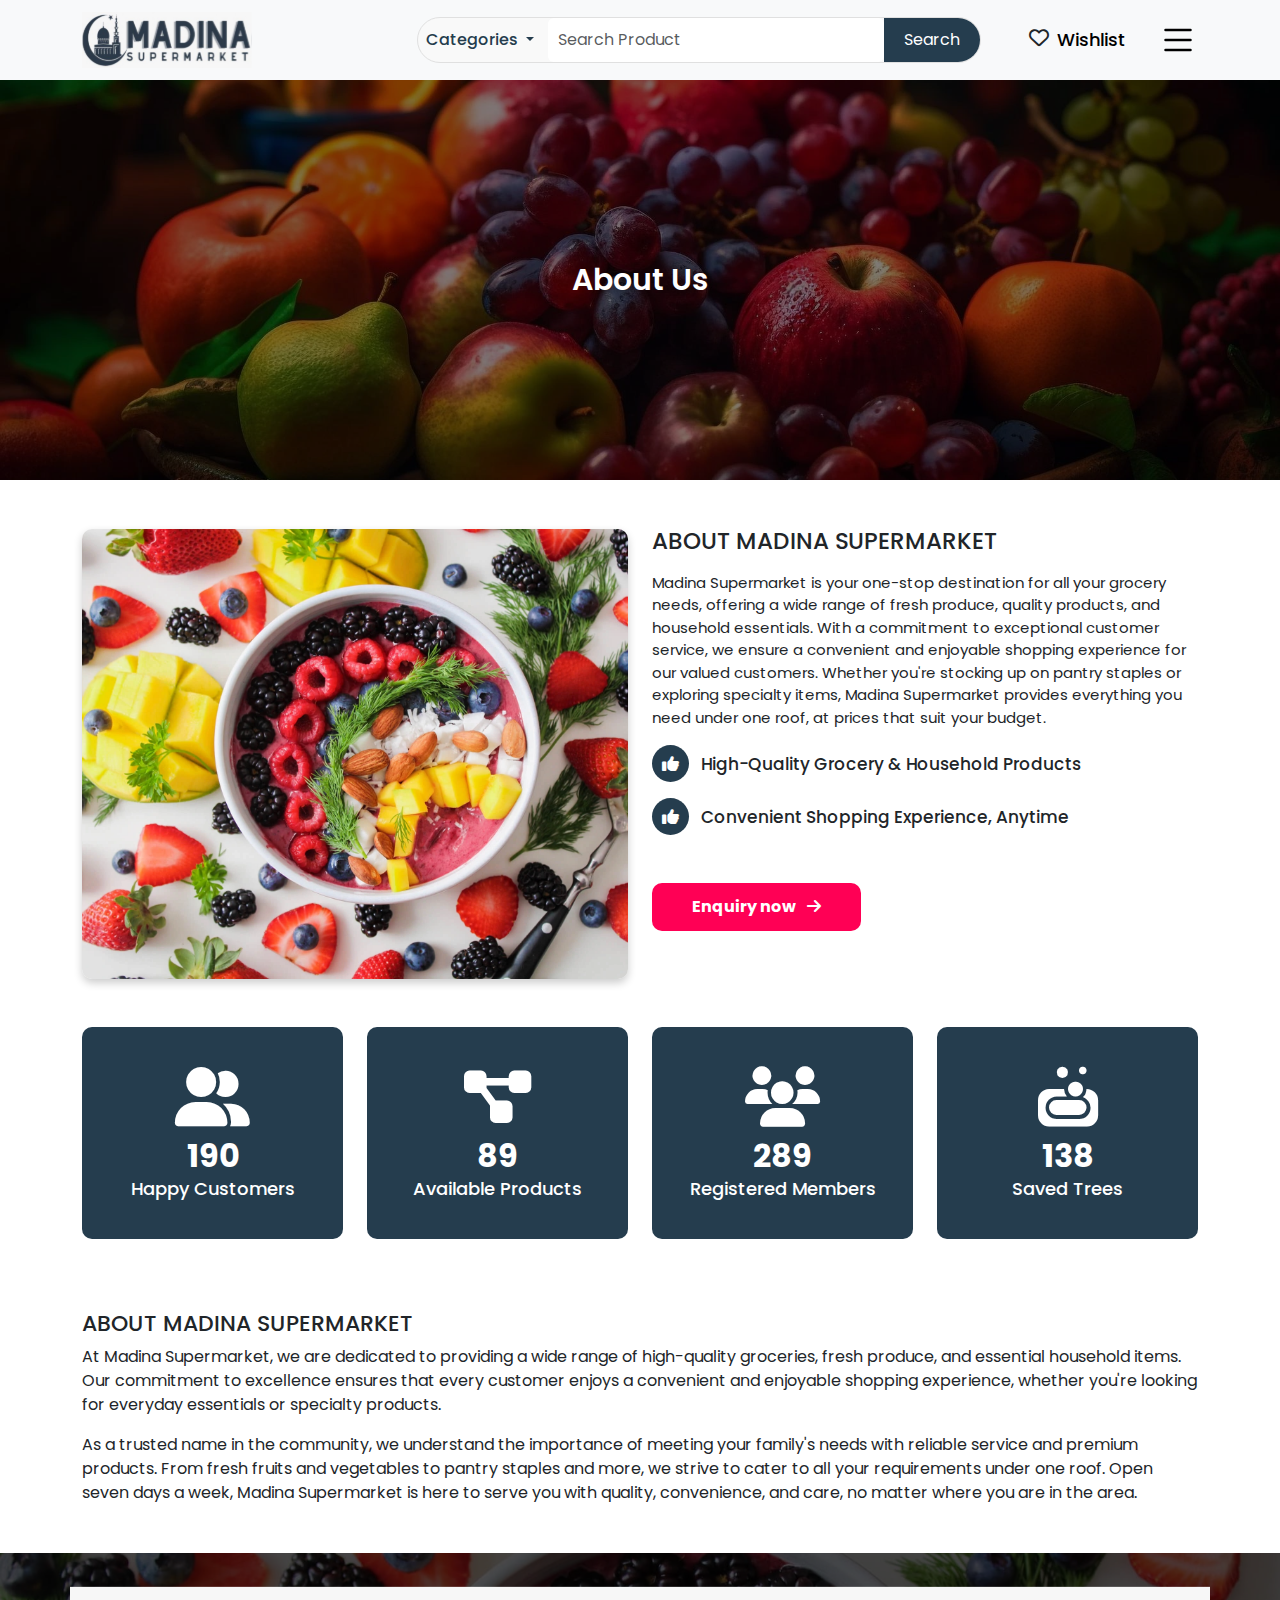
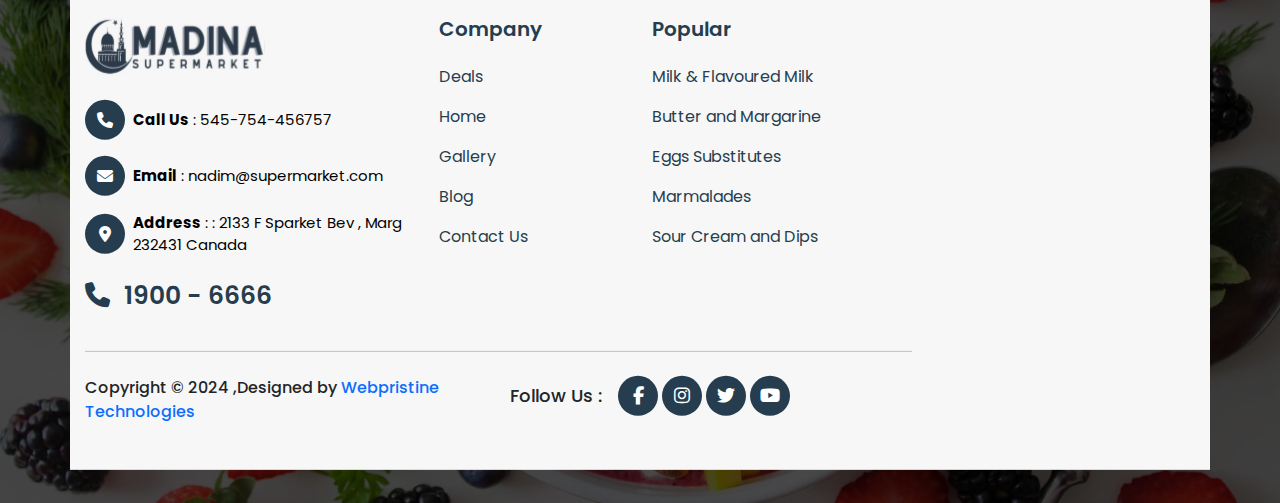
==== commit 247c236d: "add drop down" ====
--- a/about.html
+++ b/about.html
@@ -111,21 +111,19 @@
           <a class="nav-link" href="shop.html">shop</a>
         </li>
         <hr>
-        <li class="nav-item">
-          <div class="nav-item dropdown">
-            <a class="nav-link dropdown-toggle me-5" href="#" id="mobileServicesDropdown" role="button"
-                data-bs-toggle="dropdown" aria-expanded="false">
-                Categories
-            </a>
-            <ul class="drop_down">
-                <li class="mb-3"><a href="frozenseafood.html">Frozen Sea Food</a></li>
-                <li class="mb-3"><a href="#">Fish Products Frozen Vegetables/Snacks</a></li>
-                <li class="mb-3"><a href="#">Frozen/Normal Indian Sweets</a></li>
-                <li class="mb-3"><a href="#">Frozen Parathas/Chapati/Naan</a></li>
-                <li class="mb-3"><a href="#">Fresh Vegetables, Fresh Fruits</a></li>
-            </ul>
-        </div>
-        </li>
+
+        <li class="dropdown nav-item">
+          <a class="dropdown-toggle nav-link" href="#" data-toggle="dropdown">Categories</a>
+          <ul class="dropdown-menu arrow-top" style="display: none;">
+            <li class="menu-item mb-2 "><a class="nav-link" href="frozenseafood.html">Frozen Sea Foods</a></li>
+
+            <li class="menu-item mb-2 "><a class="nav-link" href="#">Fish Products Frozen Vegetables/Snacks</a></li>
+            <li class="menu-item mb-2 "><a class="nav-link" href="#">Frozen/Normal Indian Sweets</a></li>
+            <li class="menu-item mb-2 "><a class="nav-link" href="#">Frozen Parathas/Chapati/Naan</a></li>
+            <li class="menu-item mb-2 "><a class="nav-link" href="#">Fresh Vegetables, Fresh Fruits</a></li>
+          </ul>
+        </li>
+        
         <hr>
         <li class="nav-item">
           <a class="nav-link" href="gallery.html">Gallery</a>
@@ -136,7 +134,7 @@
         </li>
         <hr>
 
-        
+
 
         <div class="offcanvas-contact-btn mt-3">
           <a href="contact.html">Contact</a>
@@ -147,7 +145,6 @@
       </ul>
     </div>
   </div>
-
   <!-- Mobile Nav -->
 
 
--- a/assets/css/style.css
+++ b/assets/css/style.css
@@ -110,8 +110,14 @@
 .drop_down li {
     list-style: none;
 }
+
 /* manu haver end */
 
+.offcanvas-body{
+ overflow-y: hidden;
+}
+
+/* Dropdown menu styles */
 .offcanvas-body .drop_down {
     position: absolute;
     top: 110%;
@@ -121,7 +127,6 @@
     background: #fff;
     padding: 10px 20px;
     z-index: 99;
-    width: 233px;
     width: 250px;
     opacity: 0;
     visibility: hidden;
@@ -129,7 +134,31 @@
     list-style: none;
     border: 2px solid var(--secondary-color);
     border-radius: 10px;
-}
+  }
+  
+  /* When dropdown is toggled (active) */
+  .offcanvas-body .nav-item.dropdown.active>.drop_down {
+    visibility: visible;
+    opacity: 1;
+  }
+
+  .offcanvas-body .dropdown-menu {
+    padding: 10px;
+    margin-top: 20px;
+  }
+
+  .offcanvas-body .dropdown ul li{
+    border-bottom: 1px solid #959393 !important;
+    padding: 5px 0px;
+  }
+  
+
+
+
+
+
+
+
 
 .nav-item .dropdown {
     width: 130px;
--- a/assets/css/responsive.css
+++ b/assets/css/responsive.css
@@ -20,6 +20,7 @@
         width: 90%;;
     }
 }
+
 
 /* @media (max-width: 576px) {
     .banner-section .banner-img img{
